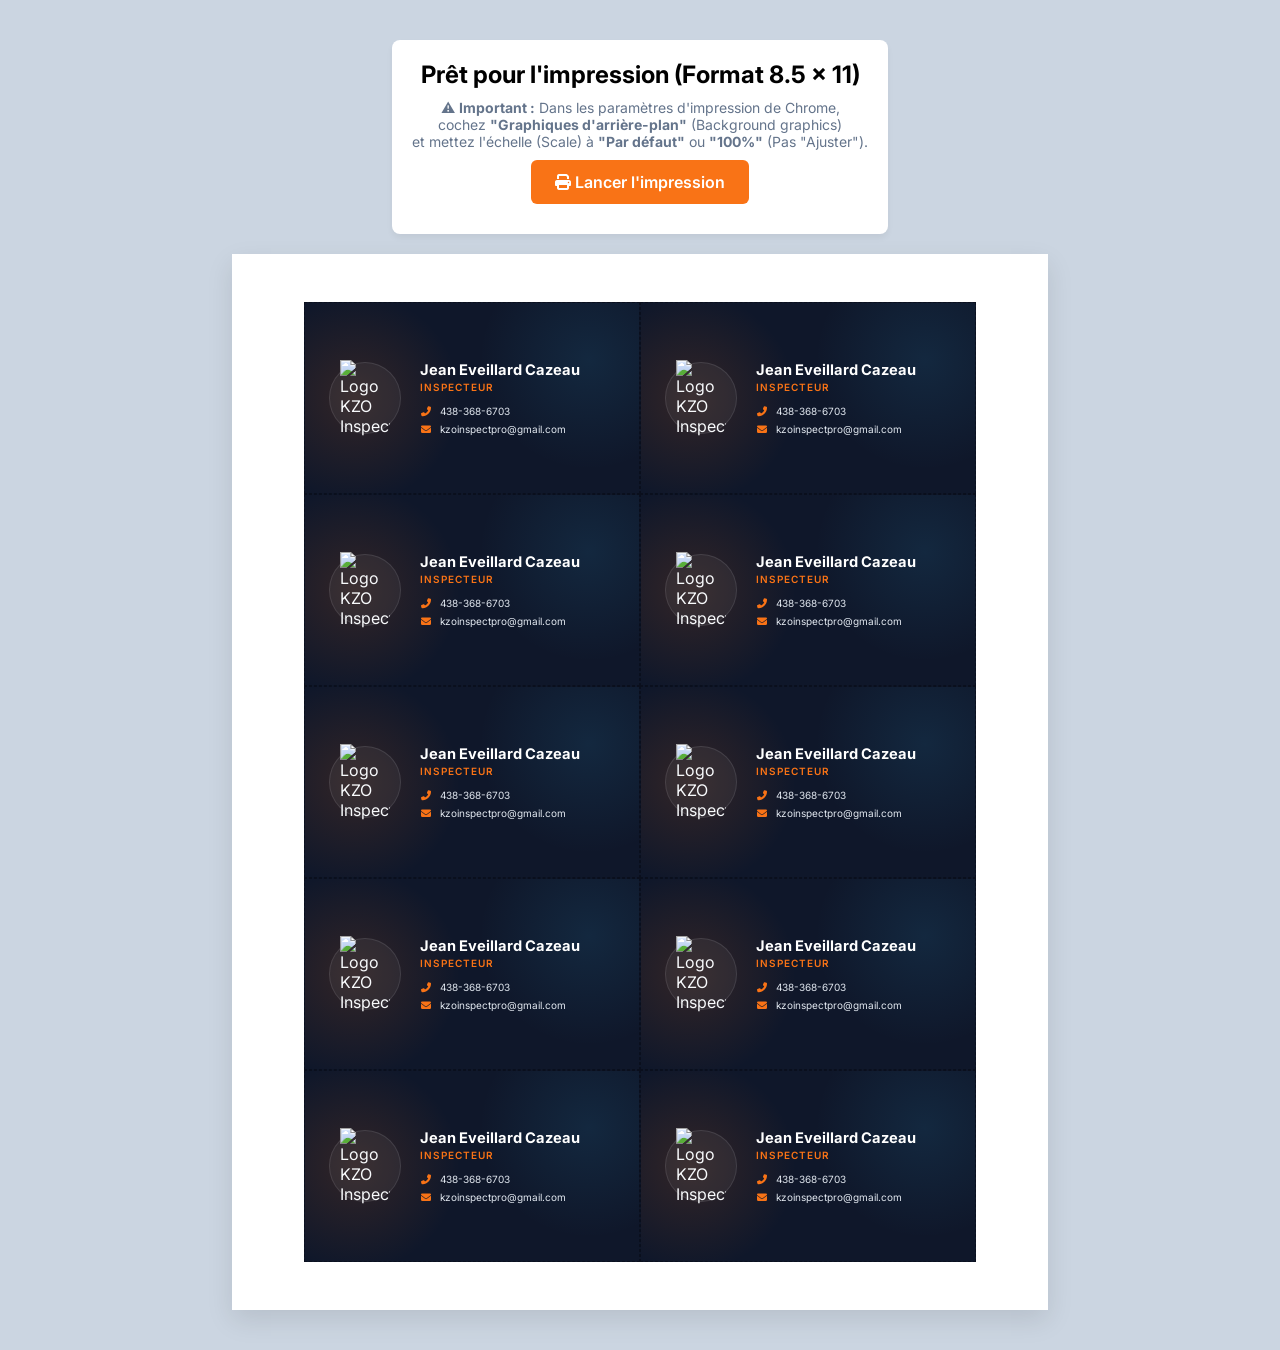
==== print.html @ 51dd9ca1 "Initial commit: Cartes de visite pour JEC et Mie Joe" ====
<!DOCTYPE html>
<html lang="fr">
<head>
    <meta charset="UTF-8">
    <title>Impression - 10 Cartes de Visite (Recto)</title>
    <link href="https://fonts.googleapis.com/css2?family=Inter:wght@300;400;600;700&display=swap" rel="stylesheet">
    <link rel="stylesheet" href="https://cdnjs.cloudflare.com/ajax/libs/font-awesome/6.4.0/css/all.min.css">
    <style>
        :root {
            --primary: #f97316;
            --bg-dark: #0f172a;
            --text-main: #f8fafc;
            --text-muted: #94a3b8;
        }

        * {
            box-sizing: border-box;
            margin: 0;
            padding: 0;
        }

        body {
            font-family: 'Inter', sans-serif;
            background-color: #cbd5e1; /* Fond gris clair pour l'écran */
            display: flex;
            flex-direction: column;
            align-items: center;
            padding: 40px;
        }

        /* Format page Lettre US (8.5 x 11 pouces) */
        .page {
            width: 8.5in;
            height: 11in;
            background: white;
            /* Marges pour centrer le bloc de cartes (7in de large x 10in de haut) */
            padding-top: 0.5in;
            padding-left: 0.75in;
            display: grid;
            grid-template-columns: 3.5in 3.5in;
            grid-template-rows: repeat(5, 2in);
            gap: 0;
            box-shadow: 0 10px 25px rgba(0,0,0,0.1);
        }

        /* Design Statique de la carte (3.5 x 2 pouces) */
        .card-print {
            width: 3.5in;
            height: 2in;
            background-color: var(--bg-dark);
            color: var(--text-main);
            /* Ligne de découpe légère */
            border: 0.5px dashed rgba(0, 0, 0, 0.3); 
            display: flex;
            align-items: center;
            padding: 0.25in;
            gap: 0.2in;
            overflow: hidden;
            position: relative;
        }

        /* Background effects */
        .card-print::after {
            content: '';
            position: absolute;
            top: 0; left: 0; right: 0; bottom: 0;
            background-image: 
                radial-gradient(circle at 15% 50%, rgba(249, 115, 22, 0.15), transparent 35%),
                radial-gradient(circle at 85% 30%, rgba(56, 189, 248, 0.1), transparent 35%);
            z-index: 1;
        }

        .logo-container {
            width: 0.75in;
            height: 0.75in;
            border-radius: 50%;
            background: rgba(255, 255, 255, 0.05);
            padding: 0.1in;
            display: flex;
            justify-content: center;
            align-items: center;
            border: 1px solid rgba(255, 255, 255, 0.1);
            z-index: 2;
        }

        .logo {
            width: 100%;
            height: auto;
            object-fit: contain;
        }

        .info-container {
            flex: 1;
            display: flex;
            flex-direction: column;
            justify-content: center;
            z-index: 2;
        }

        .name {
            font-size: 11pt;
            font-weight: 700;
            margin-bottom: 2px;
            color: #fff;
        }

        .title {
            font-size: 7.5pt;
            font-weight: 600;
            color: var(--primary);
            text-transform: uppercase;
            letter-spacing: 1px;
            margin-bottom: 12px;
        }

        .contact-info {
            display: flex;
            flex-direction: column;
            gap: 6px;
        }

        .contact-item {
            display: flex;
            align-items: center;
            gap: 8px;
            font-size: 7.5pt;
            color: #e2e8f0;
        }

        .contact-item i {
            color: var(--primary);
            width: 12px;
            text-align: center;
        }

        /* Style pour l'écran uniquement */
        .print-controls {
            background: white;
            padding: 20px;
            border-radius: 8px;
            margin-bottom: 20px;
            box-shadow: 0 4px 6px rgba(0,0,0,0.05);
            text-align: center;
        }

        .print-btn {
            background-color: var(--primary);
            color: white;
            border: none;
            padding: 12px 24px;
            border-radius: 6px;
            font-weight: 600;
            font-size: 16px;
            cursor: pointer;
            font-family: inherit;
            margin-bottom: 10px;
            transition: background 0.2s;
        }

        .print-btn:hover {
            background-color: #ea580c;
        }

        /* Règle spécifique pour l'imprimante */
        @media print {
            body {
                background: none;
                padding: 0;
            }
            .page {
                box-shadow: none;
                margin: 0;
            }
            @page {
                size: letter;
                margin: 0;
            }
            /* Cache les boutons au moment de l'impression */
            .no-print {
                display: none !important;
            }
            
            /* S'assure que les couleurs de fond sombres s'impriment bien (nécessite l'option "Imprimer l'arrière-plan" cochée dans Chrome) */
            * {
                -webkit-print-color-adjust: exact !important;
                print-color-adjust: exact !important;
            }
        }
    </style>
</head>
<body>

    <div class="print-controls no-print">
        <h2>Prêt pour l'impression (Format 8.5 x 11)</h2>
        <p style="margin: 10px 0; color: #64748b; font-size: 14px;">
            ⚠️ <strong>Important :</strong> Dans les paramètres d'impression de Chrome,<br>
            cochez <strong>"Graphiques d'arrière-plan"</strong> (Background graphics) <br>
            et mettez l'échelle (Scale) à <strong>"Par défaut"</strong> ou <strong>"100%"</strong> (Pas "Ajuster").
        </p>
        <button class="print-btn" onclick="window.print()">
            <i class="fas fa-print"></i> Lancer l'impression
        </button>
    </div>

    <!-- La feuille 8.5 x 11 avec les 10 cartes -->
    <div class="page">
        <!-- JavaScript va générer les 10 cartes pour ne pas dupliquer le code HTML -->
        <script>
            const cardHTML = `
                <div class="card-print">
                    <div class="logo-container">
                        <img src="../JEC/icon-512.png" alt="Logo KZO InspectPro" class="logo">
                    </div>
                    <div class="info-container">
                        <div class="name">Jean Eveillard Cazeau</div>
                        <div class="title">Inspecteur</div>
                        
                        <div class="contact-info">
                            <div class="contact-item">
                                <i class="fas fa-phone-alt"></i>
                                <span>438-368-6703</span>
                            </div>
                            <div class="contact-item">
                                <i class="fas fa-envelope"></i>
                                <span>kzoinspectpro@gmail.com</span>
                            </div>
                        </div>
                    </div>
                </div>
            `;
            
            for(let i=0; i<10; i++) {
                document.write(cardHTML);
            }
        </script>
    </div>

</body>
</html>
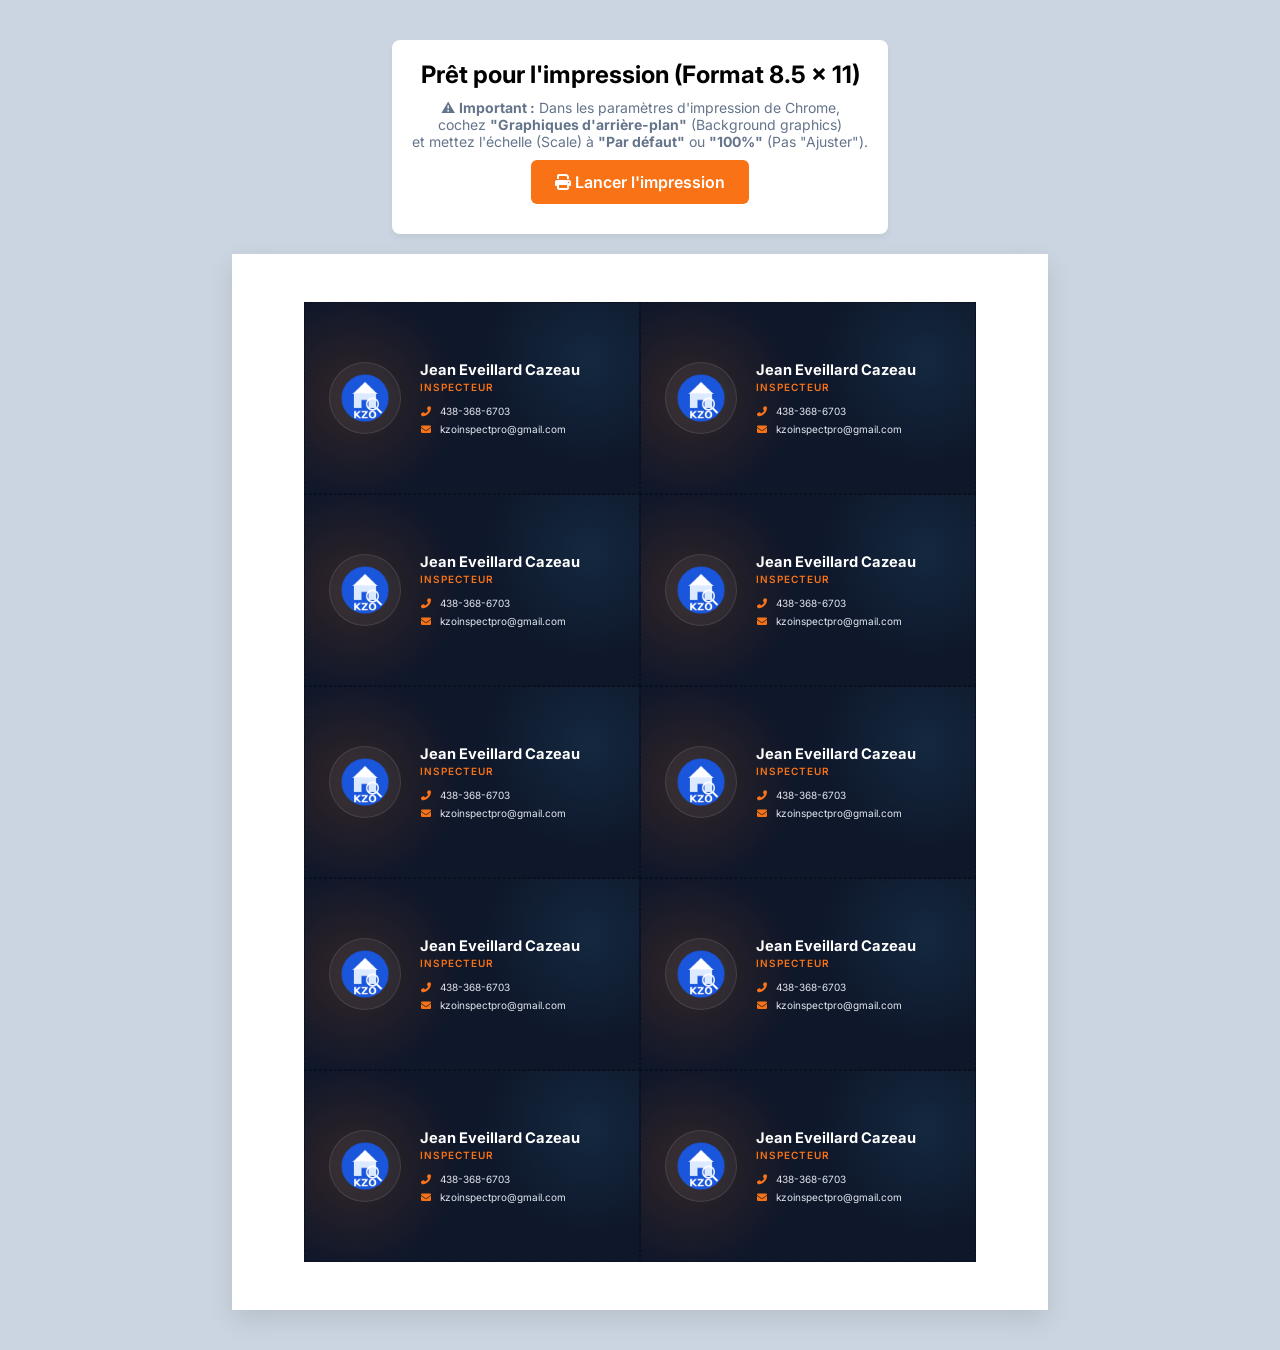
==== commit e8d2c48f: "Corrige chemin du logo vers assets/jec_logo.png Co-Authored-By: Claude Sonnet 4.6 <noreply@anthropic" ====
--- a/print.html
+++ b/print.html
@@ -209,7 +209,7 @@
             const cardHTML = `
                 <div class="card-print">
                     <div class="logo-container">
-                        <img src="../JEC/icon-512.png" alt="Logo KZO InspectPro" class="logo">
+                        <img src="assets/jec_logo.png" alt="Logo KZO InspectPro" class="logo">
                     </div>
                     <div class="info-container">
                         <div class="name">Jean Eveillard Cazeau</div>
